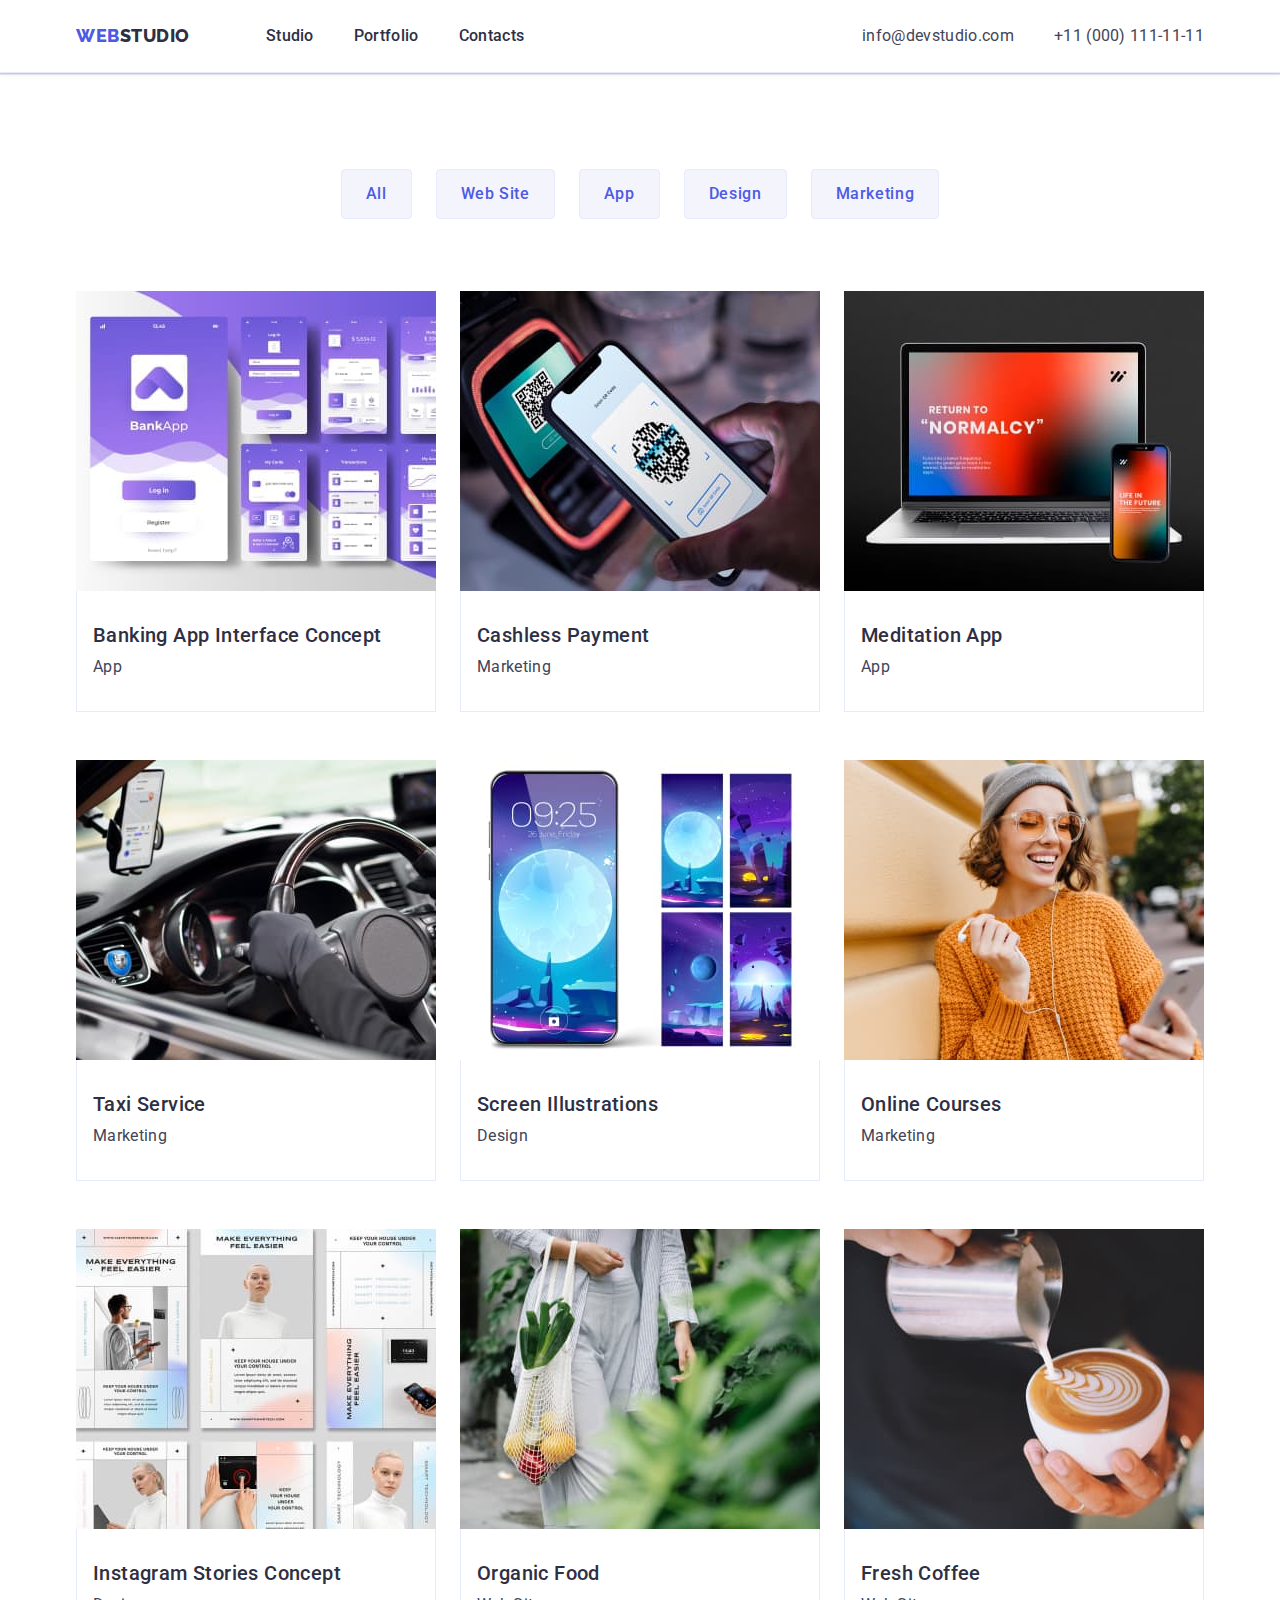
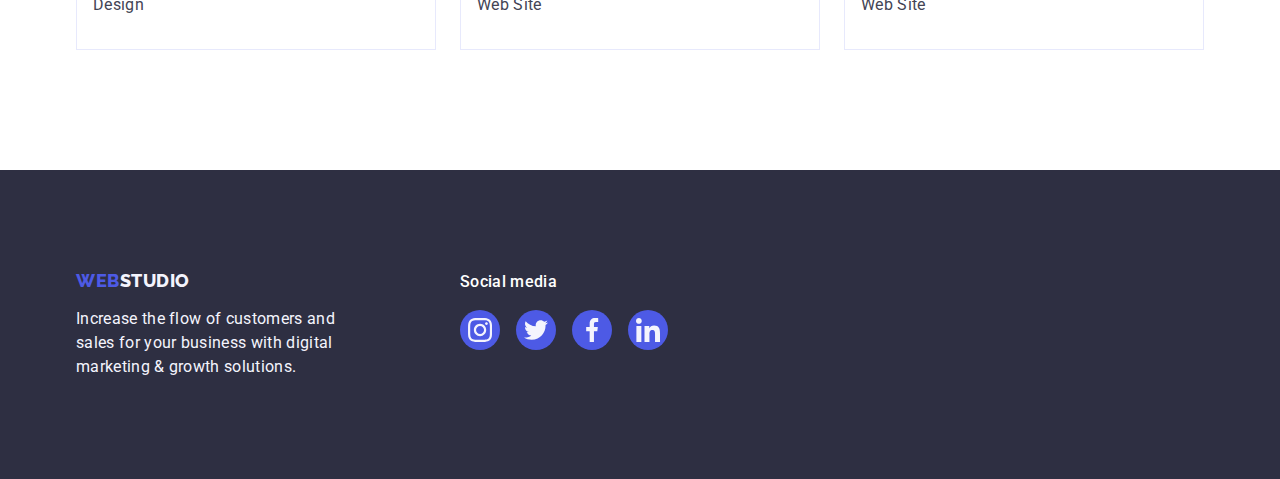
==== portfolio.html @ 1cad441a "Initial commit" ====
<!DOCTYPE html>
<html lang="en">
  <head>
    <meta charset="UTF-8" />
    <meta http-equiv="X-UA-Compatible" content="IE=edge" />
    <meta name="viewport" content="width=device-width, initial-scale=1.0" />
    <link rel="preconnect" href="https://fonts.googleapis.com" />
    <link rel="preconnect" href="https://fonts.gstatic.com" crossorigin />
    <link
      href="https://fonts.googleapis.com/css2?family=Raleway:wght@800&family=Roboto:wght@400;500;700&display=swap"
      rel="stylesheet"
    />
    <title>Document</title>
    <link
      rel="stylesheet"
      href="https://cdnjs.cloudflare.com/ajax/libs/modern-normalize/1.0.0/modern-normalize.min.css"
    />
    <link rel="stylesheet" href="./css/style.css" />
  </head>
  <body>
    <!-- Header -->
    <header class="page-header">
      <div class="header-container container">
        <nav class="menu-nav">
          <a href="./index.html" class="logo link"
            >Web<span class="logo-right-part">Studio</span></a
          >
          <ul class="menu list">
            <li>
              <a href="./index.html" class="nav-list link">Studio</a>
            </li>
            <li>
              <a href="./portfolio.html" class="nav-list link">Portfolio</a>
            </li>
            <li>
              <a href="" class="nav-list link">Contacts</a>
            </li>
          </ul>
        </nav>
        <!-- Address Contacts -->
        <address class="address-nav-list">
          <ul class="address-menu list">
            <li>
              <a href="mailto:info@devstudio.com" class="address-nav-link link"
                >info@devstudio.com</a
              >
            </li>
            <li>
              <a href="tel:+110001111111" class="address-nav-link link"
                >+11 (000) 111-11-11</a
              >
            </li>
          </ul>
        </address>
      </div>
    </header>

    <!-- Main content -->
    <main>
      <!-- Portfolio main section -->
      <section class="main-section">
        <div class="container">
          <h1 class="visually-hidden">Our Projects</h1>
          <ul class="list list-btn">
            <li>
              <button type="button" class="portfolio-button">All</button>
            </li>
            <li>
              <button type="button" class="portfolio-button">Web Site</button>
            </li>
            <li>
              <button type="button" class="portfolio-button">App</button>
            </li>
            <li>
              <button type="button" class="portfolio-button">Design</button>
            </li>
            <li>
              <button type="button" class="portfolio-button">Marketing</button>
            </li>
          </ul>
          <ul class="projects-list list">
            <li class="portfolio-project-card">
              <a class="project-list link" href="">
                <img
                  src="./images/portfolio-1-bank-app-photo.jpg"
                  alt="Banking App Interface Concept"
                  width="360"
                />
                <div class="portfolio-project-card-container">
                  <h2 class="project-title">Banking App Interface Concept</h2>
                  <p class="project-desc">App</p>
                </div>
              </a>
            </li>
            <li class="portfolio-project-card">
              <a class="project-list link" href="">
                <img
                  src="./images/portfolio-2-cashless-payment-photo.jpg"
                  alt="Cashless payment"
                  width="360"
                />
                <div class="portfolio-project-card-container">
                  <h2 class="project-title">Cashless Payment</h2>
                  <p class="project-desc">Marketing</p>
                </div>
              </a>
            </li>
            <li class="portfolio-project-card">
              <a class="project-list link" href="">
                <img
                  src="./images/portfolio-3-meditation-app-photo.jpg"
                  alt="Meditation app"
                  width="360"
                />
                <div class="portfolio-project-card-container">
                  <h2 class="project-title">Meditation App</h2>
                  <p class="project-desc">App</p>
                </div>
              </a>
            </li>
            <li class="portfolio-project-card">
              <a class="project-list link" href="">
                <img
                  src="./images/portfolio-4-taxi-service-photo.jpg"
                  alt="Taxi service photo"
                  width="360"
                />
                <div class="portfolio-project-card-container">
                  <h2 class="project-title">Taxi Service</h2>
                  <p class="project-desc">Marketing</p>
                </div>
              </a>
            </li>
            <li class="portfolio-project-card">
              <a class="project-list link" href="">
                <img
                  src="./images/portfolio-5-screen-illustration-photo.jpg"
                  alt="Mobile screens illustration"
                  width="360"
                />
                <div class="portfolio-project-card-container">
                  <h2 class="project-title">Screen Illustrations</h2>
                  <p class="project-desc">Design</p>
                </div>
              </a>
            </li>
            <li class="portfolio-project-card">
              <a class="project-list link" href="">
                <img
                  src="./images/portfolio-6-online-courses-photo.jpg"
                  alt="online courses"
                  width="360"
                />
                <div class="portfolio-project-card-container">
                  <h2 class="project-title">Online Courses</h2>
                  <p class="project-desc">Marketing</p>
                </div>
              </a>
            </li>
            <li class="portfolio-project-card">
              <a class="project-list link" href="">
                <img
                  src="./images/portfolio-7-instagram-stories-concept.jpg"
                  alt="instagram stories concept"
                  width="360"
                />
                <div class="portfolio-project-card-container">
                  <h2 class="project-title">Instagram Stories Concept</h2>
                  <p class="project-desc">Design</p>
                </div>
              </a>
            </li>
            <li class="portfolio-project-card">
              <a class="project-list link" href="">
                <img
                  src="./images/portfolio-8-organic-food.jpg"
                  alt="Organic Food"
                  width="360"
                />
                <div class="portfolio-project-card-container">
                  <h2 class="project-title">Organic Food</h2>
                  <p class="project-desc">Web Site</p>
                </div>
              </a>
            </li>
            <li class="portfolio-project-card">
              <a class="project-list link" href="">
                <img
                  src="./images/portfolio-9-fresh-coffee.jpg"
                  alt="Fresh Coffee"
                  width="360"
                />
                <div class="portfolio-project-card-container">
                  <h2 class="project-title">Fresh Coffee</h2>
                  <p class="project-desc">Web Site</p>
                </div>
              </a>
            </li>
          </ul>
        </div>
      </section>
    </main>

    <!-- ========== Footer ========== -->

    <footer class="footer">
      <div class="container footer-container">
        <div class="footer-logo-div">
          <a href="./index.html" class="footer-logo logo link"
            >Web<span class="footer-logo-right-part">Studio</span></a
          >
          <p class="footer-text">
            Increase the flow of customers and sales for your business with
            digital marketing & growth solutions.
          </p>
        </div>
        <!-- Footer social link  -->
        <div class="footer-social-media">
          <p class="footer-text-social">Social media</p>
          <ul class="footer-social-link-list list link">
            <li class="footer-social-link-item">
              <a href="" class="footer-social-link-icon">
                <svg
                  class="footer-social-icon"
                  aria-label="instagramm-icon"
                  width="24"
                  height="24"
                >
                  <use href="./images/icons.svg#icon-instagram"></use>
                </svg>
              </a>
            </li>
            <li class="footer-social-link-item">
              <a href="" class="footer-social-link-icon">
                <svg
                  class="footer-social-icon"
                  aria-label="twitter-icon"
                  width="24"
                  height="24"
                >
                  <use href="./images/icons.svg#icon-twitter"></use>
                </svg>
              </a>
            </li>
            <li class="footer-social-link-item">
              <a href="" class="footer-social-link-icon">
                <svg
                  class="footer-social-icon"
                  aria-label="facebook-icon"
                  width="24"
                  height="24"
                >
                  <use href="./images/icons.svg#icon-facebook"></use>
                </svg>
              </a>
            </li>
            <li class="footer-social-link-item">
              <a href="" class="footer-social-link-icon">
                <svg
                  class="footer-social-icon"
                  aria-label="linkedin-icon"
                  width="24"
                  height="24"
                >
                  <use href="./images/icons.svg#icon-linkedin"></use>
                </svg>
              </a>
            </li>
          </ul>
        </div>
      </div>
    </footer>
  </body>
</html>
---- css/style.css ----
:root {
  --main-font: 'Roboto', sans-serif;
  --secondary-font: ;
  --logo-colour: #4d5ae5;
  --logo-right-part: #2e2f42;
  --nav-list-color: #2e2f42;
  --color-nav-list-hover: #404bbf;
  --color-nav-list-focus: #404bbf;
  --color-address-nav-link: #434455;
  --color-address-nav-link-hover: #404bbf;
  --color-address-nav-link-focus: #404bbf;
  --background-color: #ffffff;
  --background-color-hero: #2e2f42;
  --title-color: #2e2f42;
  --button-background-color: #f4f4fd;
  --button-text-color: #4d5ae5;
  --portfolio-button-hover-focus-color: #ffffff;
  --portfolio-button-hover-focus-background-color: #404bbf;
  --portfolio-button-boader-color: #e7e9fc;
  --icon-background-colour: #f4f4fd;
  --social-link-background-colour: #4d5ae5;
  --social-link-icon-colour: #f4f4fd;
  --customer-section-title-colour: #2e2f42;
  --customer-section-icon-color: #8e8f99;
  --footer-text-social-color: #ffffff;
  --footer-social-link-color: #f4f4fd;
}

body {
  font-family: 'Roboto', sans-serif;
  color: var(--color-address-nav-link);
  background-color: var(--background-color);
}

* {
  margin: 0;
}
body {
  margin: 0;
  display: block;
}

.container {
  width: 1158px;
  margin: 0 auto;
  padding-left: 15px;
  padding-right: 15px;
}

img {
  display: block;
}
/*========== Header ========== */

.page-header {
  border-bottom: 1px solid #e7e9fc;
  box-shadow: 0px 2px 1px rgba(46, 47, 66, 0.08),
    0px 1px 1px rgba(46, 47, 66, 0.16), 0px 1px 6px rgba(46, 47, 66, 0.08);
}

.header-container {
  display: flex;
  align-items: center;
  justify-content: space-between;
}

/* Logo */
.logo {
  color: var(--logo-colour);
  font-family: 'Raleway', sans-serif;
  font-weight: 800;
  font-size: 18px;
  line-height: 1.17;
  letter-spacing: 0.03em;
  text-transform: uppercase;
  margin-right: 76px;
}
.logo-right-part {
  color: var(--logo-right-part);
}

/* Navigation list */

.menu {
  display: flex;
  gap: 40px;
  padding-left: 0;
  margin-top: 0;
  margin-bottom: 0;
}

.menu-nav {
  display: flex;
  align-items: center;
}

.link {
  text-decoration: none;
}

.list {
  list-style: none;
}

.nav-list {
  display: block;
  padding: 24px 0;
  font-weight: 500;
  font-size: 16px;
  line-height: 1.5;
  letter-spacing: 0.02em;
  color: var(--nav-list-color);
}

.nav-list:hover {
  color: var(--color-nav-list-hover);
}

.nav-list:focus {
  color: var(--color-nav-list-focus);
}

/* Address navigation section */

.address-nav-list {
  font-style: normal;
  margin-left: auto;
}

.address-menu {
  display: flex;
  gap: 40px;
  margin-top: 0;
  margin-bottom: 0;
  padding-left: 0;
}

.address-nav-link {
  font-size: 16px;
  line-height: 1.5;
  letter-spacing: 0.02em;
  color: var(--color-address-nav-link);
}

.address-nav-link:hover {
  color: var(--color-address-nav-link-hover);
}

.address-nav-link:focus {
  color: var(--color-address-nav-link-focus);
}

/* Main content */
/* Hero section */
.hero-section {
  background-color: var(--background-color-hero);
  padding: 188px 0;
  background-image: linear-gradient(
      rgba(46, 47, 66, 0.7),
      rgba(46, 47, 66, 0.7)
    ),
    url(../images/people-office.jpg);
  max-width: 1440px;
  background-repeat: no-repeat;
  background-position: center;
  background-size: cover;
  margin-left: auto;
  margin-right: auto;
}
.main-title {
  max-width: 496px;
  font-size: 56px;
  line-height: 1.07;
  text-align: center;
  letter-spacing: 0.02em;
  color: #ffffff;
  margin-left: auto;
  margin-right: auto;
  margin-top: 0;
  margin-bottom: 48px;
}
.button {
  display: block;
  margin: auto;
  min-width: 169px;
  height: 56px;
  border: none;
  background-color: #4d5ae5;
  border-radius: 4px;
  box-shadow: 0px 4px 4px rgba(0, 0, 0, 0.15);
  font-family: 'Roboto', sans-serif;
  font-weight: 500;
  font-size: 16px;
  line-height: 1.5;
  letter-spacing: 0.04em;
  color: #ffffff;
  cursor: pointer;
}

.button:hover,
.button:focus {
  background-color: #404bbf;
}

/* Section 1 */

.visually-hidden {
  position: absolute;
  width: 1px;
  height: 1px;
  margin: -1px;
  border: 0;
  padding: 0;
  white-space: nowrap;
  clip-path: inset(100%);
  clip: rect(0 0 0 0);
  overflow: hidden;
}
.features {
  padding: 120px 0;
  gap: 24px;
}

.features-list {
  display: flex;
  padding: 0;
  gap: 24px;
  justify-content: center;
  margin: auto;
}

.feature-list {
  margin-bottom: 8px;
  font-weight: 500;
  font-size: 20px;
  line-height: 1.2;
  letter-spacing: 0.02em;
  color: var(--title-color);
}

.feature-list-desc {
  line-height: 1.5;
  letter-spacing: 0.02em;
}

.feature-list-text-width {
  width: calc((100% - 48px) / 3);
}

.features-list-icon {
  display: flex;
  align-items: center;
  justify-content: center;
  height: 112px;
  margin-bottom: 8px;
  border-radius: 4px;
  background-color: var(--icon-background-colour);
}

/* Section 2  What we are doing*/
.work-examples {
  padding-bottom: 120px;
}
.what-are-we-doing {
  margin-bottom: 72px;
  margin-top: 0;
  font-size: 36px;
  line-height: 1.11;
  text-align: center;
  letter-spacing: 0.02em;
  text-transform: capitalize;
  color: var(--title-color);
}
.work-examples-list {
  display: flex;
  gap: 24px;
  margin-top: 0;
  padding-left: 0;
  margin-bottom: 0;
}

.work-example-list-width {
  width: calc((100% - 48px) / 3);
}

/* Section 3  - Our Team */
.team {
  display: flex;
  gap: 24px;
}

.section-team-list {
  background-color: #f4f4fd;
  padding: 120px 0;
}
.section-header-title {
  margin-bottom: 72px;
  margin-top: 0;
  font-size: 36px;
  line-height: 1.11;
  text-align: center;
  letter-spacing: 0.02em;
  text-transform: capitalize;
  color: var(--title-color);
}
.team-list-title {
  text-align: center;
  margin-bottom: 8px;
  font-weight: 500;
  font-size: 20px;
  line-height: 1.2;
  letter-spacing: 0.02em;
  color: var(--title-color);
}

.team {
  padding-left: 0;
  margin-top: 0;
  margin-bottom: 0;
}
.team-list {
  background-color: #ffffff;
  border-radius: 0px 0px 4px 4px;
  flex-basis: calc((100% - 72px) / 4);
  box-shadow: 0px 1px 6px rgba(46, 47, 66, 0.08),
    0px 1px 1px rgba(46, 47, 66, 0.16), 0px 2px 1px rgba(46, 47, 66, 0.08);
}

.title-text {
  padding: 32px 0;
}
.team-list-text {
  text-align: center;
  font-size: 16px;
  line-height: 1.5;
  letter-spacing: 0.02em;
}

/*  ul  */
.social-link-list {
  display: flex;
  margin-top: 8px;
  margin-bottom: 0;
  padding-left: 0;
  align-items: center;
  justify-content: center;
  gap: 24px;
}
/* li  */
.social-link-item {
  width: 40px;
  height: 40px;
}

/* a href */
.social-link-icon {
  display: block;
  width: 100%;
  height: 100%;
  background-color: #4d5ae5;
  border-radius: 50%;
  display: flex;
  align-items: center;
  justify-content: center;
}
.social-link-icon:hover {
  background-color: #404bbf;
}
.social-link-icon:focus {
  background-color: #404bbf;
}
/* svg */
.social-icon {
  fill: var(--social-link-icon-colour);
}

/* ========== Customers - Section 4 ========== */

.customer-section {
  padding-top: 120px;
  padding-bottom: 120px;
}

.customer-section-title {
  font-size: 36px;
  font-weight: 700;
  line-height: 1.1;
  color: var(--customer-section-title-colour);
  margin-bottom: 72px;
  text-align: center;
}
/* --- ul --- */
.customers-list {
  display: flex;
  padding-left: 0;
  gap: 24px;
}

/* --- li --- */
.customer-item {
  width: calc((100% - 120px) / 6);
  height: 88px;
}

/* --- a href --- */
.customer-link-icon {
  display: flex;
  width: 100%;
  height: 100%;
  border: 1px solid #8e8f99;
  border-radius: 4px;
  align-items: center;
  justify-content: center;
  color: var(--customer-section-icon-color);
}

.customer-link-icon:hover,
.customer-link-icon:focus {
  border-color: #404bbf;
  color: #404bbf;
}

.customer-icon {
  fill: currentColor;
}

/* ================ Footer =============== */
.footer {
  padding: 100px 0;
  background-color: var(--background-color-hero);
  margin-top: 0;
  margin-bottom: 0;
}

.footer-container {
  display: flex;
  align-items: baseline;
}
.footer-logo-right-part {
  color: var(--button-background-color);
}

/* --- logo div --- */
.footer-logo-div {
  margin-right: 120px;
}
.footer-logo {
  display: inline-block;
  margin-bottom: 16px;
  margin-right: 0;
}
.footer-text {
  color: var(--button-background-color);
  font-size: 16px;
  line-height: 24px;
  letter-spacing: 0.02em;
  max-width: 264px;
  margin-top: 0;
  margin-bottom: 0;
}

.footer-text-social {
  font-weight: 500;
  color: var(--footer-text-social-color);
  margin-bottom: 16px;
  line-height: 1.5;
  letter-spacing: 0.02em;
}

.footer-social-link-icon {
  width: 100%;
  height: 100%;
  background-color: #4d5ae5;
  border-radius: 50%;
  display: flex;
  align-items: center;
  justify-content: center;
}

.footer-social-link-icon:hover,
.footer-social-link-icon:focus {
  background-color: #31d0aa;
}

.footer-social-link-list {
  display: flex;
  margin-bottom: 0;
  padding-left: 0;
  align-items: center;
  justify-content: center;
  gap: 16px;
}

.footer-social-link-item {
  height: 40px;
  width: 40px;
}

.footer-social-icon {
  fill: var(--footer-social-link-color);
}

/* Portfolio */

.list-btn {
  display: flex;
  margin-bottom: 72px;
  justify-content: center;
  gap: 24px;
  padding-left: 0;
  margin-top: 0;
}
.main-section {
  padding: 96px 0 120px;
}

.projects-list {
  display: flex;
  flex-wrap: wrap;
  margin-top: 0;
  margin-bottom: 0;
  column-gap: 24px;
  padding-left: 0;
  row-gap: 48px;
}

.project-list {
  display: block;
}

.project-list:hover,
.project-list:focus {
  box-shadow: 0px 1px 6px rgba(46, 47, 66, 0.08),
    0px 1px 1px rgba(46, 47, 66, 0.16), 0px 2px 1px rgba(46, 47, 66, 0.08);
}

.portfolio-button {
  background-color: var(--button-background-color);
  font-family: 'Roboto', sans-serif;
  font-weight: 500;
  font-size: 16px;
  line-height: 1.5;
  letter-spacing: 0.04em;
  color: var(--button-text-color);
  cursor: pointer;
  padding: 12px 24px;
  border: 1px solid var(--portfolio-button-boader-color);
  border-radius: 4px;
}
.portfolio-button:hover,
.portfolio-button:focus {
  color: var(--portfolio-button-hover-focus-color);
  background-color: var(--portfolio-button-hover-focus-background-color);
  border: transparent;
  box-shadow: 0px 3px 1px rgba(0, 0, 0, 0.1), 0px 2px 1px rgba(0, 0, 0, 0.08),
    0px 2px 2px rgba(0, 0, 0, 0.12);
}

.portfolio-project-card-container {
  padding: 32px 16px;
  border: 1px solid #e7e9fc;
  border-top: none;
}
.portfolio-project-card {
}
.project-title {
  font-weight: 500;
  font-size: 20px;
  line-height: 1.2;
  letter-spacing: 0.02em;
  color: var(--background-color-hero);
  margin-bottom: 8px;
}

.project-desc {
  font-size: 16px;
  line-height: 1.5;
  letter-spacing: 0.02em;
  color: var(--color-address-nav-link);
}
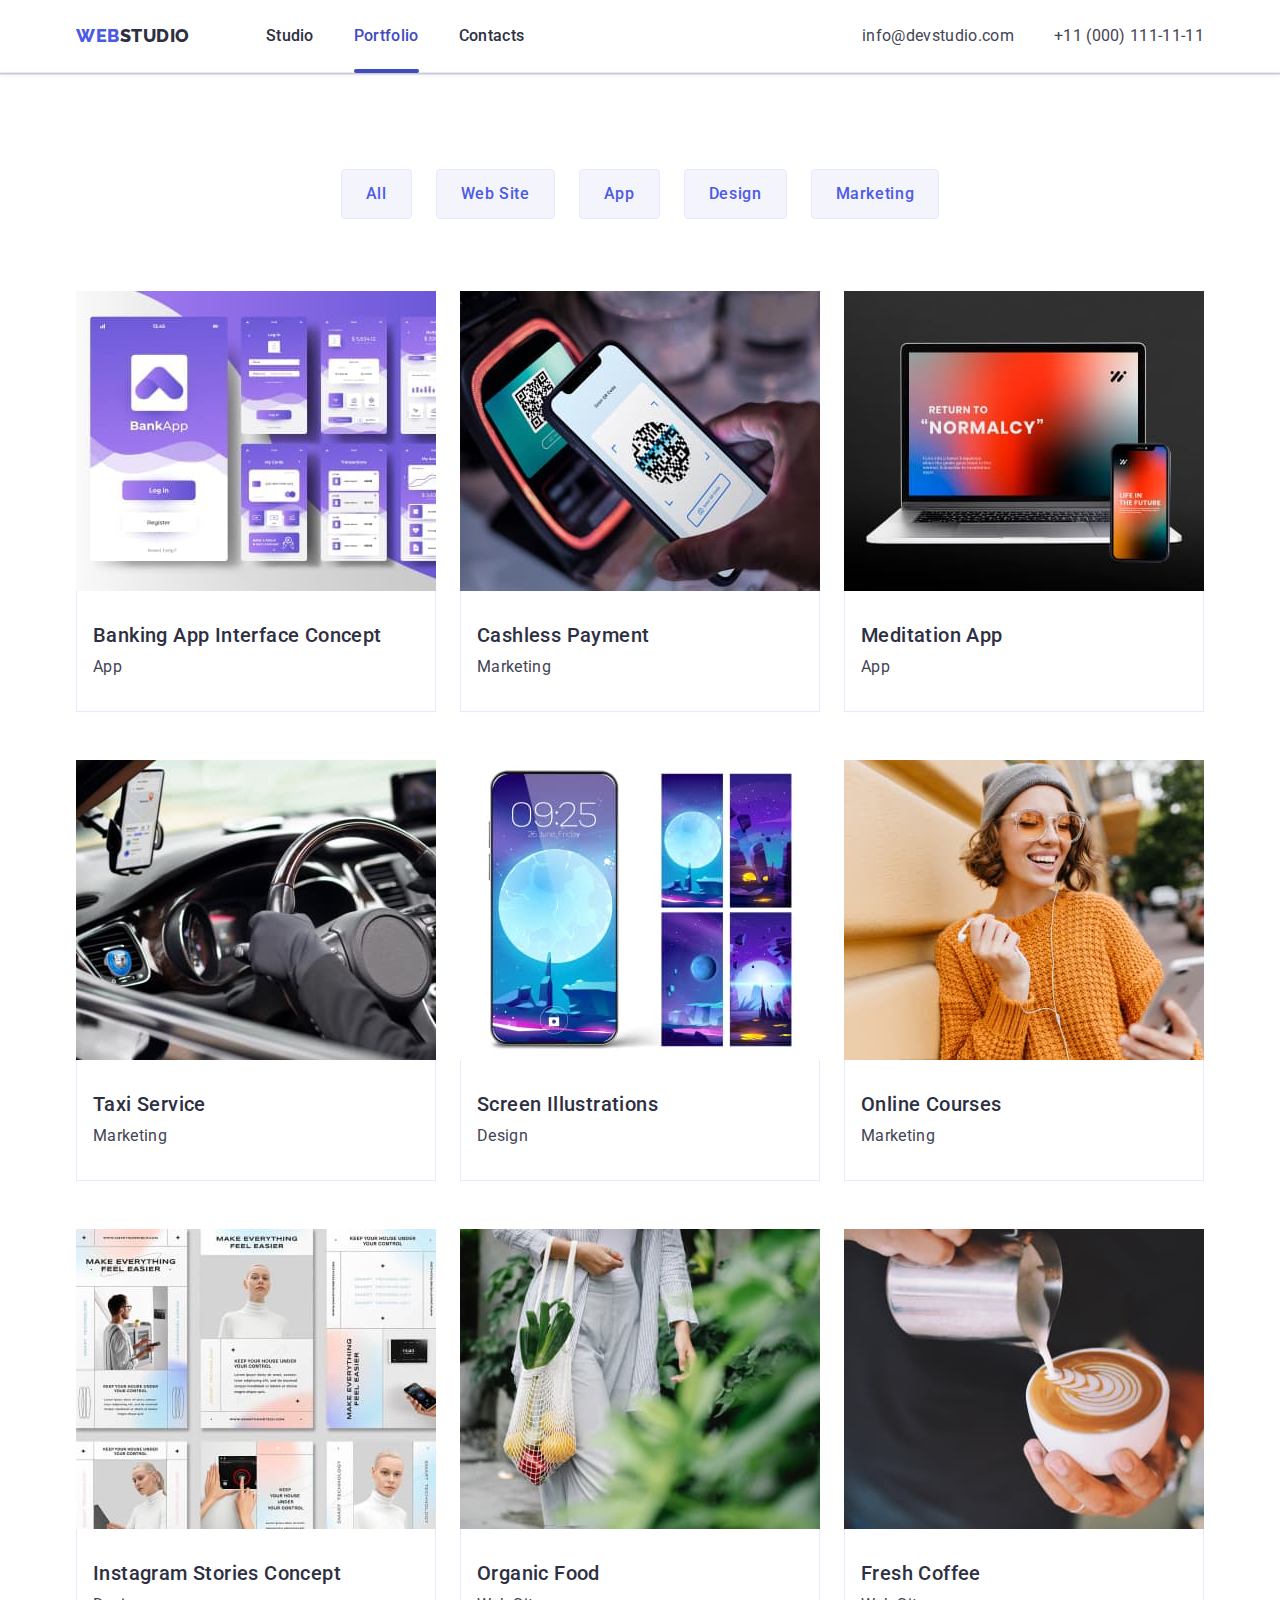
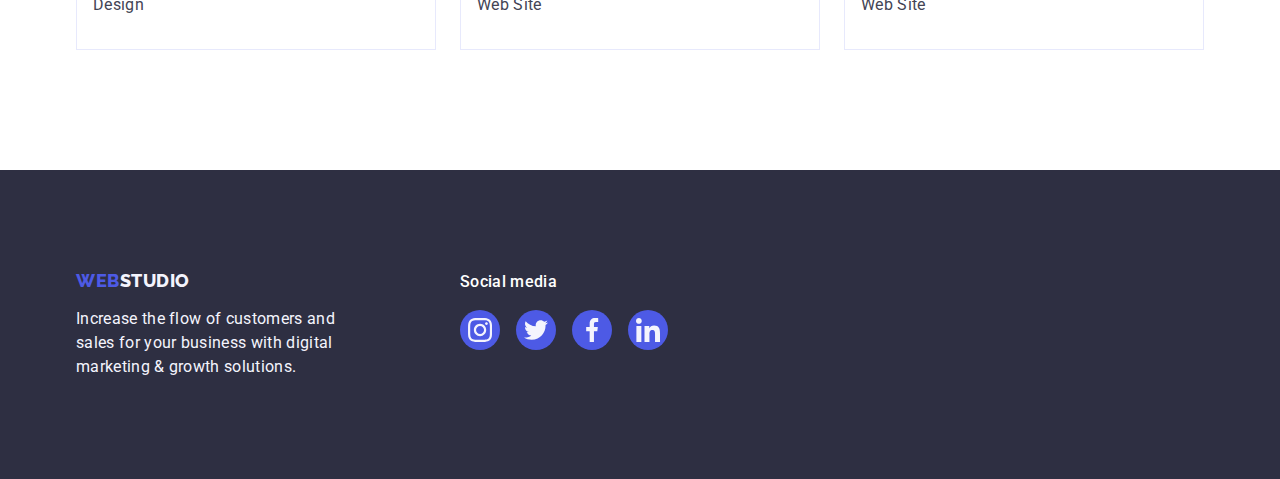
==== commit 1132a881: "create active-page class" ====
--- a/portfolio.html
+++ b/portfolio.html
@@ -30,7 +30,9 @@
               <a href="./index.html" class="nav-list link">Studio</a>
             </li>
             <li>
-              <a href="./portfolio.html" class="nav-list link">Portfolio</a>
+              <a href="./portfolio.html" class="nav-list link active-page"
+                >Portfolio</a
+              >
             </li>
             <li>
               <a href="" class="nav-list link">Contacts</a>
--- a/css/style.css
+++ b/css/style.css
@@ -50,7 +50,7 @@
 img {
   display: block;
 }
-/*========== Header ========== */
+/*=============== Header =============== */
 
 .page-header {
   border-bottom: 1px solid #e7e9fc;
@@ -119,6 +119,23 @@
 .nav-list:focus {
   color: var(--color-nav-list-focus);
 }
+.active-page {
+  position: relative;
+  color: #404bbf;
+  transition: color 250ms cubic-bezier(0.4, 0, 0.2, 1);
+}
+.active-page::after {
+  position: absolute;
+  content: '';
+  display: block;
+  background-color: #404bbf;
+  height: 4px;
+  width: 100%;
+  border-radius: 2px;
+  left: 0;
+  height: 4px;
+  bottom: -1px;
+}
 
 /* Address navigation section */
 
@@ -150,8 +167,9 @@
   color: var(--color-address-nav-link-focus);
 }
 
-/* Main content */
-/* Hero section */
+/* =========== MAIN CONTENT START========== */
+
+/* ----- Hero section 1 start ----- */
 .hero-section {
   background-color: var(--background-color-hero);
   padding: 188px 0;
@@ -195,6 +213,7 @@
   letter-spacing: 0.04em;
   color: #ffffff;
   cursor: pointer;
+  transition: background-color 250ms cubic-bezier(0.4, 0, 0.2, 1);
 }
 
 .button:hover,
@@ -202,7 +221,7 @@
   background-color: #404bbf;
 }
 
-/* Section 1 */
+/* ========== Section 2 - start ========== */
 
 .visually-hidden {
   position: absolute;
@@ -257,7 +276,7 @@
   background-color: var(--icon-background-colour);
 }
 
-/* Section 2  What we are doing*/
+/* ========== Section 3 - start ==========*/
 .work-examples {
   padding-bottom: 120px;
 }
@@ -283,7 +302,7 @@
   width: calc((100% - 48px) / 3);
 }
 
-/* Section 3  - Our Team */
+/* ========== Section 4 - start ========== */
 .team {
   display: flex;
   gap: 24px;
@@ -362,6 +381,7 @@
   display: flex;
   align-items: center;
   justify-content: center;
+  transition: background-color 250ms cubic-bezier(0.4, 0, 0.2, 1);
 }
 .social-link-icon:hover {
   background-color: #404bbf;
@@ -374,7 +394,7 @@
   fill: var(--social-link-icon-colour);
 }
 
-/* ========== Customers - Section 4 ========== */
+/* ========== Section 5 - start ========== */
 
 .customer-section {
   padding-top: 120px;
@@ -412,6 +432,8 @@
   align-items: center;
   justify-content: center;
   color: var(--customer-section-icon-color);
+  transition: border-color 250ms cubic-bezier(0.4, 0, 0.2, 1),
+    color 250ms cubic-bezier(0.4, 0, 0.2, 1);
 }
 
 .customer-link-icon:hover,
@@ -423,8 +445,9 @@
 .customer-icon {
   fill: currentColor;
 }
-
-/* ================ Footer =============== */
+/* ========== Section 5 - end ========== */
+
+/* ============ FOOTER START ========== */
 .footer {
   padding: 100px 0;
   background-color: var(--background-color-hero);
@@ -475,6 +498,7 @@
   display: flex;
   align-items: center;
   justify-content: center;
+  transition: background-color 250ms cubic-bezier(0.4, 0, 0.2, 1);
 }
 
 .footer-social-link-icon:hover,
@@ -499,8 +523,69 @@
 .footer-social-icon {
   fill: var(--footer-social-link-color);
 }
-
-/* Portfolio */
+/* ============ FOOTER END ========== */
+
+/* =========== MODAL WINDOW START =========== */
+.backdrop {
+  position: fixed;
+  top: 0;
+  left: 0;
+  width: 100%;
+  height: 100%;
+  background-color: rgba(46, 47, 66, 0.4);
+  transition: opacity 250ms cubic-bezier(0.4, 0, 0.2, 1),
+    visibility 250ms cubic-bezier(0.4, 0, 0.2, 1);
+}
+
+.is-hidden {
+  opacity: 0;
+  visibility: hidden;
+  pointer-events: none;
+}
+.modal {
+  width: 408px;
+  min-height: 576px;
+  background-color: #fcfcfc;
+  position: absolute;
+  top: 50%;
+  left: 50%;
+  transform: translate(-50%, -50%);
+  box-shadow: 0px 1px 1px rgba(0, 0, 0, 0.14), 0px 1px 3px rgba(0, 0, 0, 0.12),
+    0px 2px 1px rgba(0, 0, 0, 0.2);
+  border-radius: 4px;
+  transition: transform 250ms cubic-bezier(0.4, 0, 0.2, 1);
+}
+.modal-close-btn {
+  background-color: #e7e9fc;
+  position: absolute;
+  top: 24px;
+  right: 24px;
+  width: 24px;
+  height: 24px;
+  border-radius: 50%;
+  display: flex;
+  align-items: center;
+  justify-content: center;
+  border: 1px solid rgba(0, 0, 0, 0.1);
+  padding: 0;
+  cursor: pointer;
+  transition: background-color 250ms cubic-bezier(0.4, 0, 0.2, 1),
+    border 250ms cubic-bezier(0.4, 0, 0.2, 1);
+}
+
+.modal-close-btn:hover,
+.modal-close-btn:focus {
+  background-color: #404bbf;
+  border: none;
+  fill: #ffffff;
+}
+
+.modal-close-icon {
+  transition: fill 250ms cubic-bezier(0.4, 0, 0.2, 1);
+}
+/* =========== MODAL WINDOW END =========== */
+
+/* ============== PORTFOLIO START ==============  */
 
 .list-btn {
   display: flex;
@@ -578,3 +663,4 @@
   letter-spacing: 0.02em;
   color: var(--color-address-nav-link);
 }
+/* ============== PORTFOLIO END ==============  */
